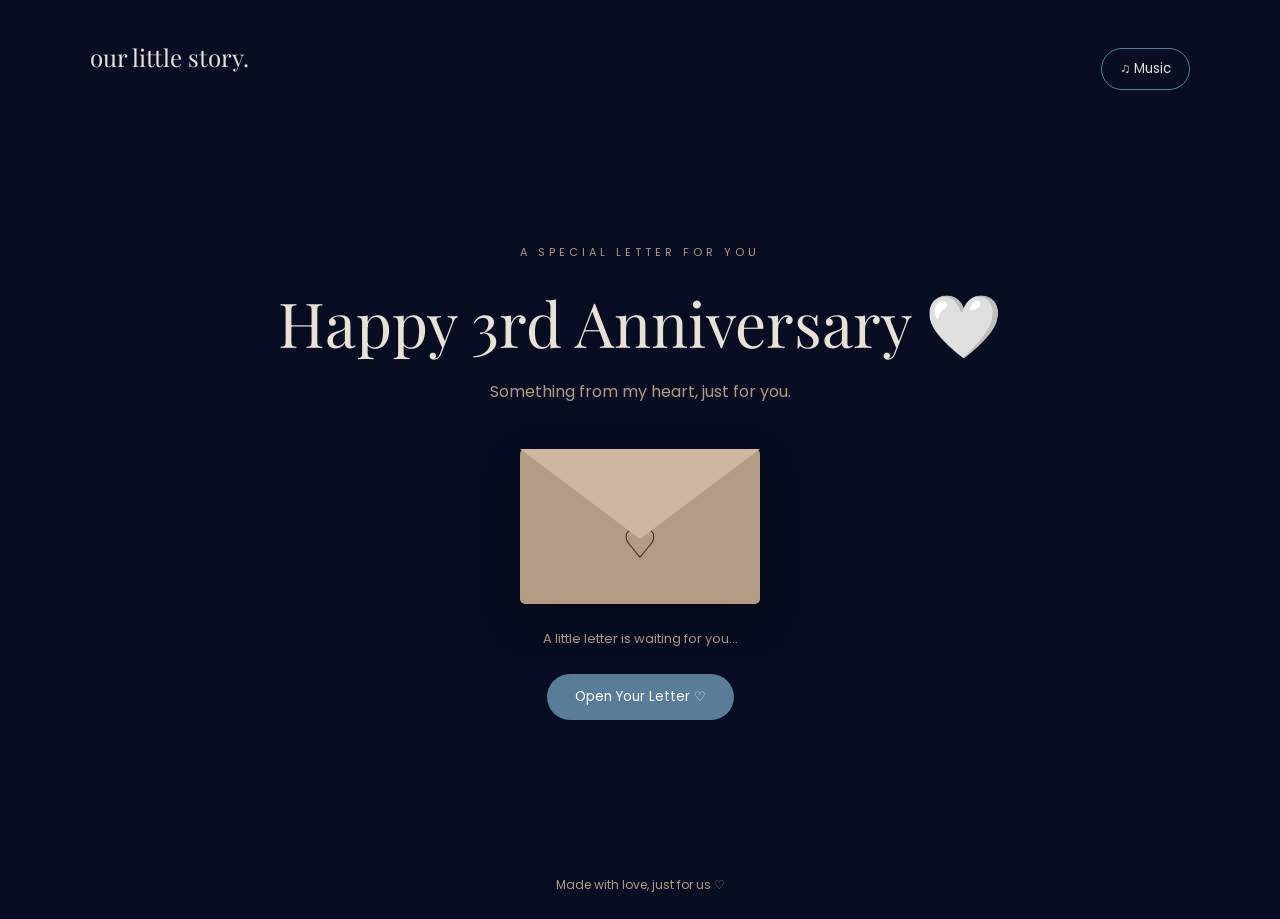
==== story.html @ cacdf9ae "Add files via upload" ====
<!DOCTYPE html>
<html lang="id">
<head>
<meta charset="UTF-8">
<meta name="viewport" content="width=device-width, initial-scale=1.0">
<title>Our Little Story 🤍</title>

<link href="https://fonts.googleapis.com/css2?family=Playfair+Display:wght@400;500;600&family=Poppins:wght@300;400;500&display=swap" rel="stylesheet">

<style>
* {
    margin: 0;
    padding: 0;
    box-sizing: border-box;
}

body {
    background: #080D24;
    color: #E8E1D8;
    font-family: 'Poppins', sans-serif;
    min-height: 100vh;
}

header {
    padding: 23px 7%;
    display: flex;
    justify-content: space-between;
    align-items: center;
}

.logo {
    font-family: 'Playfair Display', serif;
    font-size: 24px;
}

.music-btn {
    background: transparent;
    color: #E8E1D8;
    border: 1px solid #587D99;
    border-radius: 30px;
    padding: 10px 18px;
    cursor: pointer;
}

.page {
    display: none;
    min-height: 82vh;
    padding: 45px 20px;
    justify-content: center;
    align-items: center;
    text-align: center;
    animation: fade 0.7s ease;
}

.page.active {
    display: flex;
}

@keyframes fade {
    from {opacity: 0; transform: translateY(15px);}
    to {opacity: 1; transform: translateY(0);}
}

.subtitle {
    color: #B49A82;
    letter-spacing: 4px;
    font-size: 11px;
    margin-bottom: 20px;
}

h1, h2 {
    font-family: 'Playfair Display', serif;
    font-weight: normal;
}

h1 {
    font-size: clamp(36px, 7vw, 62px);
}

h2 {
    font-size: clamp(27px, 5vw, 40px);
}

button {
    background: #587D99;
    color: white;
    border: none;
    border-radius: 30px;
    padding: 13px 28px;
    cursor: pointer;
    font-family: inherit;
    margin-top: 25px;
    transition: 0.3s;
}

button:hover {
    background: #B49A82;
    transform: translateY(-3px);
}

/* AMPLOP */

.envelope {
    width: 240px;
    height: 155px;
    background: #B49A82;
    margin: 45px auto 25px;
    position: relative;
    border-radius: 5px;
    box-shadow: 0 15px 40px #0005;
}

.envelope:before {
    content: "";
    position: absolute;
    top: 0;
    left: 0;
    border-left: 120px solid transparent;
    border-right: 120px solid transparent;
    border-top: 90px solid #D0B69E;
    transform-origin: top;
    transition: 0.8s;
    z-index: 2;
}

.envelope.open:before {
    transform: rotateX(180deg);
}

.envelope:after {
    content: "♡";
    color: #352820;
    font-size: 40px;
    position: absolute;
    top: 65px;
    left: 50%;
    transform: translateX(-50%);
}

/* SURAT */

.paper {
    width: min(700px, 95%);
    background: #E8E1D8;
    color: #352820;
    padding: clamp(25px, 6vw, 55px);
    text-align: left;
    border-radius: 5px;
    line-height: 2;
    box-shadow: 0 20px 60px #0005;
}

.paper h2 {
    text-align: center;
    margin-bottom: 25px;
}

#letterText {
    white-space: pre-line;
    font-size: 14px;
}

.signature {
    text-align: right;
    margin-top: 25px;
    font-family: 'Playfair Display', serif;
    font-size: 20px;
}

/* POLAROID */

#page3 {
    position: relative;
    overflow: hidden;
    background: radial-gradient(circle at center, #202943, #080D24 75%);
}

.photo-area {
    width: min(650px, 95%);
    position: relative;
    z-index: 2;
}

.photo-area h2 {
    margin-bottom: 10px;
}

.polaroid {
    width: min(330px, 85%);
    margin: 35px auto 25px;
    padding: 13px 13px 55px;
    background: #E8E1D8;
    border-radius: 4px;
    box-shadow: 0 18px 50px rgba(0,0,0,0.4);
    transform: rotate(-3deg);
    transition: transform 0.5s, opacity 0.5s;
    animation: polaroidEnter 0.8s ease;
}

.polaroid img {
    display: block;
    width: 100%;
    height: 330px;
    object-fit: cover;
    background: #D5C9BA;
}

.polaroid-caption {
    color: #352820;
    font-family: 'Playfair Display', serif;
    font-size: 19px;
    margin-top: 17px;
    text-align: center;
}

.polaroid.changing {
    opacity: 0;
    transform: translateX(50px) rotate(8deg);
}

@keyframes polaroidEnter {
    from {
        opacity: 0;
        transform: translateY(45px) rotate(8deg) scale(0.9);
    }
    to {
        opacity: 1;
        transform: translateY(0) rotate(-3deg) scale(1);
    }
}

.photo-count {
    color: #B49A82;
    font-size: 12px;
    margin-top: 10px;
}

.photo-controls {
    display: flex;
    justify-content: center;
    gap: 10px;
    flex-wrap: wrap;
}

.floating-decoration {
    position: absolute;
    color: #B49A82;
    opacity: 0.4;
    pointer-events: none;
    animation: floatAround 5s ease-in-out infinite;
}

.heart-one {
    top: 18%;
    left: 12%;
    font-size: 35px;
}

.heart-two {
    bottom: 18%;
    right: 12%;
    font-size: 28px;
    animation-delay: 1s;
}

.star-one {
    top: 30%;
    right: 17%;
    font-size: 23px;
    animation-delay: 2s;
}

.star-two {
    bottom: 25%;
    left: 17%;
    font-size: 20px;
    animation-delay: 0.5s;
}

@keyframes floatAround {
    0%, 100% {
        transform: translateY(0) rotate(0);
    }
    50% {
        transform: translateY(-20px) rotate(12deg);
    }
}

/* PENUTUP */

.end-heart {
    font-size: 65px;
    color: #B49A82;
    margin: 20px;
}

footer {
    text-align: center;
    padding: 25px;
    font-size: 12px;
    color: #B49A82;
}

@media(max-width: 600px) {
    header {
        padding: 20px 5%;
    }

    .logo {
        font-size: 20px;
    }

    .envelope {
        width: 210px;
        height: 140px;
    }

    .envelope:before {
        border-left-width: 105px;
        border-right-width: 105px;
        border-top-width: 80px;
    }

    .envelope:after {
        top: 55px;
    }

    .polaroid {
        width: min(290px, 85%);
    }

    .polaroid img {
        height: 290px;
    }

    .heart-one {left: 4%;}
    .heart-two {right: 4%;}
    .star-one {right: 5%;}
    .star-two {left: 5%;}

    #letterText {
        font-size: 13px;
    }
}
</style>
</head>

<body>

<header>
    <div class="logo">our little story.</div>
    <button class="music-btn" id="musicButton">♫ Music</button>
</header>

<!-- HALAMAN 1: AMPLOP -->

<section class="page active" id="page1">
    <div>
        <p class="subtitle">A SPECIAL LETTER FOR YOU</p>
        <h1>Happy 3rd Anniversary 🤍</h1>

        <p style="margin-top:15px;color:#B49A82;">
            Something from my heart, just for you.
        </p>

        <div class="envelope" id="envelope"></div>

        <p style="color:#B49A82;font-size:13px;">
            A little letter is waiting for you...
        </p>

        <button onclick="openEnvelope()">Open Your Letter ♡</button>
    </div>
</section>

<!-- HALAMAN 2: SURAT -->

<section class="page" id="page2">
    <div class="paper">
        <h2>Happy Anniversary, Sayangku 🤍</h2>

        <div id="letterText"></div>

        <div class="signature" id="signature" style="display:none;">
            With love,<br>Lisa ♡
        </div>

        <div style="text-align:center;">
            <button id="letterNext" onclick="showPage(3)" style="display:none;">
                Next: Our Memories →
            </button>
        </div>
    </div>
</section>

<!-- HALAMAN 3: POLAROID -->

<section class="page" id="page3">

    <span class="floating-decoration heart-one">♡</span>
    <span class="floating-decoration heart-two">♡</span>
    <span class="floating-decoration star-one">✦</span>
    <span class="floating-decoration star-two">✧</span>

    <div class="photo-area">

        <p class="subtitle">A COLLECTION OF US</p>
        <h2>Our Little Memories</h2>

        <div class="polaroid" id="polaroid">
            <img id="memoryPhoto" src="images/foto1.jpeg" alt="Our memory">

            <p class="polaroid-caption" id="polaroidCaption">
                Our First Memory ♡
            </p>
        </div>

        <p class="photo-count" id="photoCount">1 / 6</p>

        <div class="photo-controls">
            <button onclick="previousPhoto()" id="previousBtn" style="display:none;">
                ← Back
            </button>

            <button onclick="nextPhoto()" id="nextPhotoBtn">
                Next Memory →
            </button>
        </div>

    </div>
</section>

<!-- HALAMAN 4: PENUTUP -->

<section class="page" id="page4">
    <div>
        <p class="subtitle">AND OUR STORY CONTINUES</p>

        <div class="end-heart">♡</div>

        <h1>To More Years With You</h1>

        <p style="margin-top:25px;line-height:2;color:#B49A82;">
            Three years down, forever to go.<br>
            Thank you for being part of my story.
        </p>

        <h2 style="margin-top:35px;">I LOVE YOU MORE, BABY 🤍</h2>

        <button onclick="showPage(1)">Read Again ♡</button>
    </div>
</section>

<footer>Made with love, just for us ♡</footer>

<audio id="backgroundMusic" loop>
    <source src="music/song.mp3" type="audio/mpeg">
</audio>

<script>

/* NAVIGASI HALAMAN */

function showPage(number) {
    document.querySelectorAll(".page").forEach(page => {
        page.classList.remove("active");
    });

    document.getElementById("page" + number).classList.add("active");
    window.scrollTo(0, 0);
}

/* SURAT ANNIVERSARY */

const message = `HAII SAYANGKUUUUU!

HAPPY ANNIVERSARY KE 3 TAHUNNN YAAA 🤍

semogaa untukk kedepannnyaa kita bisaa teruss sama sama sampaiii sesuaii keinginan kitaa yaa yaituu sampai menua...

meskipun perjalanan kita banyak bangettt rintangann nya, masalahnya, tapii kita tetep selaluuu pilih untukk kembalii bersama sama lagii..

terimakasihh yaa sayangkuu bocilnaa Lisaaa yang selaluu mengusahakan apapunn untukk Lisa, padahall kann Lisa ribet yaa tapii sayanggg tetepp mau bertahannn..

lisaa mauu ngucapin banyak banyakkk banyakkkkkk terimakasihh untukk sayanggg yang selaluu ada disampingg akuu, dampinginn aku, ngingetinn aku.. terimakasihhh banyakk yaaa sayangkuuu

tapii Lisa jugaa mauu minta maaf yaa, Lisa kadangg nyebelinn, suka tibaa tiba cuekk, ubah ubah mood, mestii itu bikinn sayangkuu bingungg dan frustasi yaa... Lisa minta maaff yaaa sayanggg

lisaa mauu ngucapinn kalo Lisa sayangg bangettt bangetttt bangettttt samaa bocillll, tetepp jadii bocilnaa Lisa yaa jangan pernahh berubahh, Lisa selalu takutt kalo bocil tiba tiba berubahh..

I LOVE U MORE BABYY 🤍`;

let typingStarted = false;

function openEnvelope() {
    document.getElementById("envelope").classList.add("open");

    setTimeout(() => {
        showPage(2);

        if (!typingStarted) {
            typingStarted = true;
            let index = 0;

            function type() {
                const target = document.getElementById("letterText");

                if (index < message.length) {
                    target.textContent += message.charAt(index);
                    index++;
                    setTimeout(type, 25);
                } else {
                    document.getElementById("signature").style.display = "block";
                    document.getElementById("letterNext").style.display = "inline-block";
                }
            }

            type();
        }
    }, 650);
}

/* POLAROID PHOTO ALBUM */

const photos = [
    {src:"images/foto1.jpeg", caption:"Our First Memory ♡"},
    {src:"images/foto2.jpeg", caption:"A Special Day ♡"},
    {src:"images/foto3.jpeg", caption:"Little Moments ♡"},
    {src:"images/foto4.jpeg", caption:"With You ♡"},
    {src:"images/foto5.jpeg", caption:"My Favorite Person ♡"},
    {src:"images/foto6.jpeg", caption:"Forever Memories ♡"}
];

let photoIndex = 0;

function updatePhoto() {
    const card = document.getElementById("polaroid");
    const photo = document.getElementById("memoryPhoto");

    card.classList.add("changing");

    setTimeout(() => {
        photo.src = photos[photoIndex].src;

        document.getElementById("polaroidCaption").textContent =
            photos[photoIndex].caption;

        document.getElementById("photoCount").textContent =
            (photoIndex + 1) + " / " + photos.length;

        document.getElementById("previousBtn").style.display =
            photoIndex === 0 ? "none" : "inline-block";

        document.getElementById("nextPhotoBtn").textContent =
            photoIndex === photos.length - 1
                ? "Finish ♡"
                : "Next Memory →";

        card.classList.remove("changing");

        card.style.animation = "none";
        void card.offsetWidth;
        card.style.animation = "polaroidEnter 0.8s ease";

    }, 350);
}

function nextPhoto() {
    if (photoIndex < photos.length - 1) {
        photoIndex++;
        updatePhoto();
    } else {
        showPage(4);
    }
}

function previousPhoto() {
    if (photoIndex > 0) {
        photoIndex--;
        updatePhoto();
    }
}

/* MUSIK */

const music = document.getElementById("backgroundMusic");
const musicButton = document.getElementById("musicButton");

musicButton.addEventListener("click", async () => {
    if (music.paused) {
        try {
            await music.play();
            musicButton.textContent = "♫ Music On";
        } catch (error) {
            musicButton.textContent = "Music unavailable";
        }
    } else {
        music.pause();
        musicButton.textContent = "♫ Music";
    }
});

</script>

</body>
</html>
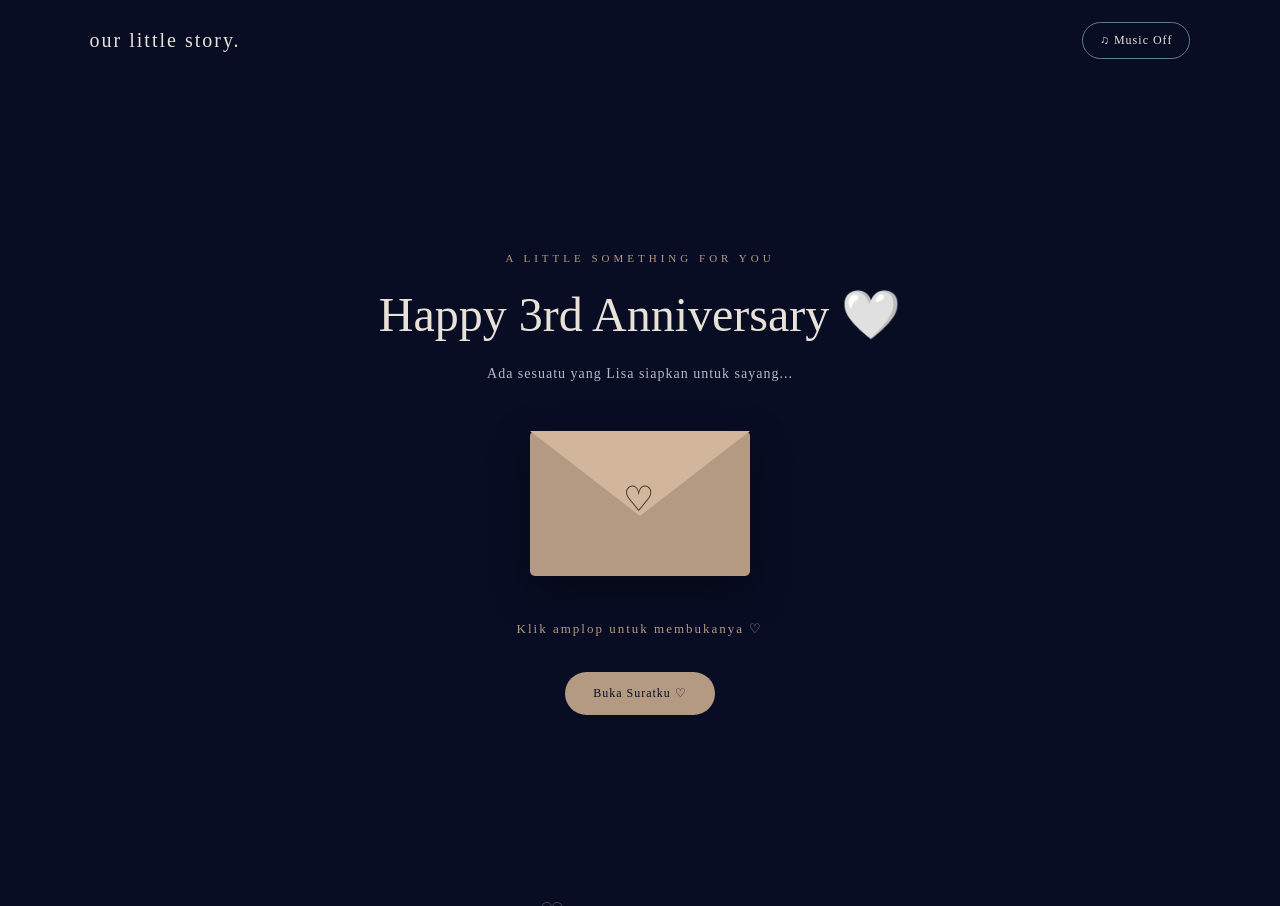
==== commit c8c66506: "Update story.html" ====
--- a/story.html
+++ b/story.html
@@ -4,9 +4,7 @@
 <head>
 <meta charset="UTF-8">
 <meta name="viewport" content="width=device-width, initial-scale=1.0">
-<title>Our Little Story 🤍</title>
-
-<link href="https://fonts.googleapis.com/css2?family=Playfair+Display:wght@400;500;600&family=Poppins:wght@300;400;500&display=swap" rel="stylesheet">
+<title>Cerita Kita 🤍</title>
 
 <style>
 * {
@@ -18,329 +16,329 @@
 body {
     background: #080D24;
     color: #E8E1D8;
-    font-family: 'Poppins', sans-serif;
+    font-family: Georgia, serif;
     min-height: 100vh;
+    overflow-x: hidden;
+}
+
+button {
+    cursor: pointer;
+    font-family: inherit;
 }
 
 header {
-    padding: 23px 7%;
+    width: 100%;
+    padding: 22px 7%;
     display: flex;
     justify-content: space-between;
     align-items: center;
+    position: relative;
+    z-index: 10;
 }
 
 .logo {
-    font-family: 'Playfair Display', serif;
-    font-size: 24px;
+    color: #E8E1D8;
+    font-size: 20px;
+    letter-spacing: 2px;
 }
 
 .music-btn {
     background: transparent;
+    border: 1px solid #587D99;
     color: #E8E1D8;
-    border: 1px solid #587D99;
+    padding: 10px 17px;
     border-radius: 30px;
-    padding: 10px 18px;
-    cursor: pointer;
+    font-size: 12px;
+    letter-spacing: 1px;
 }
 
 .page {
     display: none;
-    min-height: 82vh;
-    padding: 45px 20px;
+    min-height: calc(100vh - 75px);
+    padding: 45px 20px 65px;
+    text-align: center;
+    align-items: center;
     justify-content: center;
-    align-items: center;
-    text-align: center;
-    animation: fade 0.7s ease;
+    flex-direction: column;
+    position: relative;
 }
 
 .page.active {
     display: flex;
-}
-
-@keyframes fade {
-    from {opacity: 0; transform: translateY(15px);}
-    to {opacity: 1; transform: translateY(0);}
-}
-
-.subtitle {
+    animation: fadeIn 1s ease;
+}
+
+@keyframes fadeIn {
+    from {
+        opacity: 0;
+        transform: translateY(15px);
+    }
+    to {
+        opacity: 1;
+        transform: translateY(0);
+    }
+}
+
+.small-text {
     color: #B49A82;
     letter-spacing: 4px;
+    text-transform: uppercase;
     font-size: 11px;
     margin-bottom: 20px;
 }
 
-h1, h2 {
-    font-family: 'Playfair Display', serif;
+h1 {
     font-weight: normal;
-}
-
-h1 {
-    font-size: clamp(36px, 7vw, 62px);
-}
-
-h2 {
-    font-size: clamp(27px, 5vw, 40px);
-}
-
-button {
-    background: #587D99;
-    color: white;
+    font-size: clamp(30px, 5vw, 48px);
+    line-height: 1.3;
+}
+
+.description {
+    color: #B8B8C5;
+    font-size: 14px;
+    letter-spacing: 1px;
+    margin-top: 15px;
+    line-height: 1.8;
+}
+
+.next-btn {
+    margin-top: 35px;
+    padding: 14px 28px;
+    background: #B49A82;
+    color: #080D24;
     border: none;
     border-radius: 30px;
-    padding: 13px 28px;
+    font-size: 12px;
+    letter-spacing: 1px;
+    transition: .3s;
+}
+
+.next-btn:hover {
+    background: #E8E1D8;
+    transform: translateY(-3px);
+}
+
+/* AMPLOP */
+
+.envelope {
+    width: 220px;
+    height: 145px;
+    background: #B49A82;
+    position: relative;
+    margin: 45px auto 30px;
+    border-radius: 5px;
     cursor: pointer;
-    font-family: inherit;
-    margin-top: 25px;
-    transition: 0.3s;
-}
-
-button:hover {
-    background: #B49A82;
-    transform: translateY(-3px);
-}
-
-/* AMPLOP */
-
-.envelope {
-    width: 240px;
-    height: 155px;
-    background: #B49A82;
-    margin: 45px auto 25px;
-    position: relative;
-    border-radius: 5px;
-    box-shadow: 0 15px 40px #0005;
-}
-
-.envelope:before {
+    box-shadow: 0 15px 40px #0006;
+    transition: .5s;
+}
+
+.envelope::before {
     content: "";
     position: absolute;
     top: 0;
     left: 0;
-    border-left: 120px solid transparent;
-    border-right: 120px solid transparent;
-    border-top: 90px solid #D0B69E;
+    border-left: 110px solid transparent;
+    border-right: 110px solid transparent;
+    border-top: 85px solid #D1B69C;
     transform-origin: top;
-    transition: 0.8s;
-    z-index: 2;
-}
-
-.envelope.open:before {
+    transition: .6s;
+    z-index: 3;
+}
+
+.envelope::after {
+    content: "♡";
+    position: absolute;
+    color: #352820;
+    font-size: 35px;
+    top: 48px;
+    left: 93px;
+    z-index: 4;
+}
+
+.envelope.open::before {
     transform: rotateX(180deg);
 }
 
-.envelope:after {
-    content: "♡";
-    color: #352820;
-    font-size: 40px;
-    position: absolute;
-    top: 65px;
-    left: 50%;
-    transform: translateX(-50%);
+.envelope-hint {
+    color: #B49A82;
+    font-size: 13px;
+    letter-spacing: 2px;
+    margin-top: 15px;
 }
 
 /* SURAT */
 
-.paper {
-    width: min(700px, 95%);
+.letter-paper {
+    width: min(650px, 92%);
     background: #E8E1D8;
     color: #352820;
-    padding: clamp(25px, 6vw, 55px);
+    padding: 45px 38px;
+    border-radius: 4px;
+    box-shadow: 0 15px 45px #0005;
     text-align: left;
-    border-radius: 5px;
     line-height: 2;
-    box-shadow: 0 20px 60px #0005;
-}
-
-.paper h2 {
-    text-align: center;
-    margin-bottom: 25px;
-}
-
-#letterText {
+    font-size: 15px;
     white-space: pre-line;
-    font-size: 14px;
-}
-
-.signature {
-    text-align: right;
-    margin-top: 25px;
-    font-family: 'Playfair Display', serif;
-    font-size: 20px;
+    min-height: 300px;
+}
+
+.letter-greeting {
+    font-size: 21px;
+    font-weight: bold;
+    margin-bottom: 20px;
+    color: #674E40;
 }
 
 /* POLAROID */
 
-#page3 {
-    position: relative;
-    overflow: hidden;
-    background: radial-gradient(circle at center, #202943, #080D24 75%);
-}
-
-.photo-area {
-    width: min(650px, 95%);
-    position: relative;
-    z-index: 2;
-}
-
-.photo-area h2 {
-    margin-bottom: 10px;
-}
-
 .polaroid {
-    width: min(330px, 85%);
-    margin: 35px auto 25px;
-    padding: 13px 13px 55px;
-    background: #E8E1D8;
-    border-radius: 4px;
-    box-shadow: 0 18px 50px rgba(0,0,0,0.4);
+    background: #F5F0E9;
+    width: min(310px, 85vw);
+    padding: 13px 13px 22px;
+    margin: 35px auto 10px;
+    box-shadow: 0 15px 40px #0007;
     transform: rotate(-3deg);
-    transition: transform 0.5s, opacity 0.5s;
-    animation: polaroidEnter 0.8s ease;
+    transition: .5s;
+    animation: polaroidAppear .8s ease;
+}
+
+@keyframes polaroidAppear {
+    from {
+        opacity: 0;
+        transform: translateY(25px) rotate(5deg);
+    }
+    to {
+        opacity: 1;
+        transform: translateY(0) rotate(-3deg);
+    }
 }
 
 .polaroid img {
-    display: block;
     width: 100%;
     height: 330px;
     object-fit: cover;
-    background: #D5C9BA;
+    display: block;
+    background: #D8D0C8;
 }
 
 .polaroid-caption {
-    color: #352820;
-    font-family: 'Playfair Display', serif;
-    font-size: 19px;
+    color: #674E40;
+    font-family: cursive;
+    font-size: 18px;
     margin-top: 17px;
-    text-align: center;
-}
-
-.polaroid.changing {
-    opacity: 0;
-    transform: translateX(50px) rotate(8deg);
-}
-
-@keyframes polaroidEnter {
-    from {
-        opacity: 0;
-        transform: translateY(45px) rotate(8deg) scale(0.9);
-    }
-    to {
-        opacity: 1;
-        transform: translateY(0) rotate(-3deg) scale(1);
-    }
+}
+
+.photo-controls {
+    display: flex;
+    justify-content: center;
+    gap: 15px;
+    flex-wrap: wrap;
+    margin-top: 20px;
+}
+
+.photo-controls button {
+    background: transparent;
+    border: 1px solid #B49A82;
+    color: #E8E1D8;
+    padding: 11px 20px;
+    border-radius: 25px;
+    font-size: 12px;
 }
 
 .photo-count {
     color: #B49A82;
     font-size: 12px;
-    margin-top: 10px;
-}
-
-.photo-controls {
-    display: flex;
-    justify-content: center;
-    gap: 10px;
-    flex-wrap: wrap;
-}
-
-.floating-decoration {
-    position: absolute;
+    margin-top: 15px;
+    letter-spacing: 2px;
+}
+
+/* HALAMAN PENUTUP */
+
+.ending-content {
+    max-width: 700px;
+    margin: auto;
+    padding: 35px 20px;
+}
+
+.ending-stars {
     color: #B49A82;
-    opacity: 0.4;
+    font-size: 23px;
+    margin: 25px 0;
+    animation: starGlow 2s infinite alternate;
+}
+
+@keyframes starGlow {
+    from { opacity: .4; }
+    to { opacity: 1; }
+}
+
+.ending-title {
+    font-family: Georgia, serif;
+    font-size: clamp(30px, 5vw, 46px);
+    line-height: 1.4;
+    font-weight: normal;
+    color: #E8E1D8;
+}
+
+.ending-divider {
+    width: 65px;
+    height: 1px;
+    background: #B49A82;
+    margin: 30px auto;
+}
+
+.ending-letter {
+    font-size: 16px;
+    line-height: 2.2;
+    color: #E8E1D8;
+}
+
+.ending-signature {
+    color: #B49A82;
+    font-style: italic;
+    margin-top: 30px;
+}
+
+/* HATI MELAYANG */
+
+.floating {
+    position: fixed;
+    bottom: -30px;
+    color: #B49A82;
+    opacity: .5;
     pointer-events: none;
-    animation: floatAround 5s ease-in-out infinite;
-}
-
-.heart-one {
-    top: 18%;
-    left: 12%;
-    font-size: 35px;
-}
-
-.heart-two {
-    bottom: 18%;
-    right: 12%;
-    font-size: 28px;
-    animation-delay: 1s;
-}
-
-.star-one {
-    top: 30%;
-    right: 17%;
-    font-size: 23px;
-    animation-delay: 2s;
-}
-
-.star-two {
-    bottom: 25%;
-    left: 17%;
-    font-size: 20px;
-    animation-delay: 0.5s;
-}
-
-@keyframes floatAround {
-    0%, 100% {
+    animation: floatUp 9s linear infinite;
+    z-index: 0;
+}
+
+@keyframes floatUp {
+    0% {
         transform: translateY(0) rotate(0);
-    }
-    50% {
-        transform: translateY(-20px) rotate(12deg);
-    }
-}
-
-/* PENUTUP */
-
-.end-heart {
-    font-size: 65px;
-    color: #B49A82;
-    margin: 20px;
-}
-
-footer {
-    text-align: center;
-    padding: 25px;
-    font-size: 12px;
-    color: #B49A82;
+        opacity: 0;
+    }
+    20% { opacity: .5; }
+    100% {
+        transform: translateY(-110vh) rotate(180deg);
+        opacity: 0;
+    }
 }
 
 @media(max-width: 600px) {
     header {
-        padding: 20px 5%;
+        padding: 18px 5%;
     }
 
     .logo {
-        font-size: 20px;
-    }
-
-    .envelope {
-        width: 210px;
-        height: 140px;
-    }
-
-    .envelope:before {
-        border-left-width: 105px;
-        border-right-width: 105px;
-        border-top-width: 80px;
-    }
-
-    .envelope:after {
-        top: 55px;
-    }
-
-    .polaroid {
-        width: min(290px, 85%);
+        font-size: 16px;
+    }
+
+    .letter-paper {
+        padding: 30px 23px;
+        font-size: 14px;
     }
 
     .polaroid img {
-        height: 290px;
-    }
-
-    .heart-one {left: 4%;}
-    .heart-two {right: 4%;}
-    .star-one {right: 5%;}
-    .star-two {left: 5%;}
-
-    #letterText {
-        font-size: 13px;
+        height: 300px;
     }
 }
 </style>
@@ -350,256 +348,327 @@
 
 <header>
     <div class="logo">our little story.</div>
-    <button class="music-btn" id="musicButton">♫ Music</button>
+
+    <button class="music-btn" onclick="toggleMusic()" id="musicButton">
+        ♫ Music Off
+    </button>
 </header>
-
-<!-- HALAMAN 1: AMPLOP -->
-
-<section class="page active" id="page1">
-    <div>
-        <p class="subtitle">A SPECIAL LETTER FOR YOU</p>
-        <h1>Happy 3rd Anniversary 🤍</h1>
-
-        <p style="margin-top:15px;color:#B49A82;">
-            Something from my heart, just for you.
-        </p>
-
-        <div class="envelope" id="envelope"></div>
-
-        <p style="color:#B49A82;font-size:13px;">
-            A little letter is waiting for you...
-        </p>
-
-        <button onclick="openEnvelope()">Open Your Letter ♡</button>
-    </div>
-</section>
-
-<!-- HALAMAN 2: SURAT -->
-
-<section class="page" id="page2">
-    <div class="paper">
-        <h2>Happy Anniversary, Sayangku 🤍</h2>
-
-        <div id="letterText"></div>
-
-        <div class="signature" id="signature" style="display:none;">
-            With love,<br>Lisa ♡
-        </div>
-
-        <div style="text-align:center;">
-            <button id="letterNext" onclick="showPage(3)" style="display:none;">
-                Next: Our Memories →
-            </button>
-        </div>
-    </div>
-</section>
-
-<!-- HALAMAN 3: POLAROID -->
-
-<section class="page" id="page3">
-
-    <span class="floating-decoration heart-one">♡</span>
-    <span class="floating-decoration heart-two">♡</span>
-    <span class="floating-decoration star-one">✦</span>
-    <span class="floating-decoration star-two">✧</span>
-
-    <div class="photo-area">
-
-        <p class="subtitle">A COLLECTION OF US</p>
-        <h2>Our Little Memories</h2>
-
-        <div class="polaroid" id="polaroid">
-            <img id="memoryPhoto" src="images/foto1.jpeg" alt="Our memory">
-
-            <p class="polaroid-caption" id="polaroidCaption">
-                Our First Memory ♡
-            </p>
-        </div>
-
-        <p class="photo-count" id="photoCount">1 / 6</p>
-
-        <div class="photo-controls">
-            <button onclick="previousPhoto()" id="previousBtn" style="display:none;">
-                ← Back
-            </button>
-
-            <button onclick="nextPhoto()" id="nextPhotoBtn">
-                Next Memory →
-            </button>
-        </div>
-
-    </div>
-</section>
-
-<!-- HALAMAN 4: PENUTUP -->
-
-<section class="page" id="page4">
-    <div>
-        <p class="subtitle">AND OUR STORY CONTINUES</p>
-
-        <div class="end-heart">♡</div>
-
-        <h1>To More Years With You</h1>
-
-        <p style="margin-top:25px;line-height:2;color:#B49A82;">
-            Three years down, forever to go.<br>
-            Thank you for being part of my story.
-        </p>
-
-        <h2 style="margin-top:35px;">I LOVE YOU MORE, BABY 🤍</h2>
-
-        <button onclick="showPage(1)">Read Again ♡</button>
-    </div>
-</section>
-
-<footer>Made with love, just for us ♡</footer>
 
 <audio id="backgroundMusic" loop>
     <source src="music/song.mp3" type="audio/mpeg">
 </audio>
 
+<!-- HALAMAN 1: AMPLOP -->
+
+<section class="page active" id="page1">
+
+    <p class="small-text">A little something for you</p>
+
+    <h1>Happy 3rd Anniversary 🤍</h1>
+
+    <p class="description">
+        Ada sesuatu yang Lisa siapkan untuk sayang...
+    </p>
+
+    <div class="envelope" id="envelope" onclick="openEnvelope()"></div>
+
+    <p class="envelope-hint" id="envelopeHint">
+        Klik amplop untuk membukanya ♡
+    </p>
+
+    <button class="next-btn" onclick="showPage(2)">
+        Buka Suratku ♡
+    </button>
+
+</section>
+
+<!-- HALAMAN 2: SURAT -->
+
+<section class="page" id="page2">
+
+    <p class="small-text">A letter from Lisa</p>
+
+    <h1>Untuk Sayangkuu 🤍</h1>
+
+    <br>
+
+    <div class="letter-paper">
+        <div class="letter-greeting">HAII SAYANGKUUUUU</div>
+        <div id="letterText"></div>
+    </div>
+
+    <button class="next-btn" onclick="showPage(3)">
+        Lihat Kenangan Kita ♡
+    </button>
+
+</section>
+
+<!-- HALAMAN 3: FOTO -->
+
+<section class="page" id="page3">
+
+    <p class="small-text">Our little memories</p>
+
+    <h1>Potongan Cerita Kita ♡</h1>
+
+    <p class="description">
+        Beberapa kenangan kecil yang selalu Lisa simpan.
+    </p>
+
+    <div class="polaroid" id="polaroid">
+        <img src="images/foto1.jpeg" id="photo" alt="Kenangan kita">
+        <div class="polaroid-caption" id="photoCaption">
+            our little memory ♡
+        </div>
+    </div>
+
+    <div class="photo-count" id="photoCount">01 / 06</div>
+
+    <div class="photo-controls">
+        <button onclick="previousPhoto()">← Sebelumnya</button>
+        <button onclick="nextPhoto()">Selanjutnya →</button>
+    </div>
+
+    <button class="next-btn" onclick="showPage(4)">
+        Lanjut ke Akhir ♡
+    </button>
+
+</section>
+
+<!-- HALAMAN 4: PENUTUP BAHASA INDONESIA -->
+
+<section class="page" id="page4">
+
+    <div class="ending-content">
+
+        <div class="ending-stars">✦　⋆　✧　⋆　✦</div>
+
+        <p class="small-text">Dan cerita kita terus berlanjut...</p>
+
+        <h1 class="ending-title">
+            Cerita Kita Belum Selesai di Sini Ya Sayangggg 🤍
+        </h1>
+
+        <div class="ending-divider"></div>
+
+        <p class="ending-letter">
+            Terima kasihh yaa sudah menjadi bagiann terindahh dalamm
+            perjalanannnn di hidup Lisa. Masih banyak ceritaa, tawaa,
+            dan kenangan yangg penginn Lisa buat sama sayanggg.
+            Semogaa kita selaluu punya alasan untuk memilih satu sama lain,
+            hari ini, besok, dan seterusnya.
+        </p>
+
+        <p class="ending-signature">
+            Dengan penuh cinta, Lisa 🤍
+        </p>
+
+        <div class="ending-stars">⋆　✧　♡　✧　⋆</div>
+
+        <button class="next-btn" onclick="showPage(1)">
+            Baca Cerita Kita Lagi ♡
+        </button>
+
+    </div>
+
+</section>
+
 <script>
 
 /* NAVIGASI HALAMAN */
 
 function showPage(number) {
+
     document.querySelectorAll(".page").forEach(page => {
         page.classList.remove("active");
     });
 
     document.getElementById("page" + number).classList.add("active");
-    window.scrollTo(0, 0);
-}
-
-/* SURAT ANNIVERSARY */
-
-const message = `HAII SAYANGKUUUUU!
-
-HAPPY ANNIVERSARY KE 3 TAHUNNN YAAA 🤍
+
+    window.scrollTo({
+        top: 0,
+        behavior: "smooth"
+    });
+
+    if (number === 2) {
+        startTyping();
+    }
+}
+
+/* AMPLOP */
+
+let envelopeOpened = false;
+
+function openEnvelope() {
+
+    const envelope = document.getElementById("envelope");
+    const hint = document.getElementById("envelopeHint");
+
+    envelope.classList.toggle("open");
+
+    envelopeOpened = !envelopeOpened;
+
+    hint.textContent = envelopeOpened
+        ? "Surat kecil dari Lisa untuk sayang 🤍"
+        : "Klik amplop untuk membukanya ♡";
+}
+
+/* ANIMASI MENGETIK */
+
+const letter = `HAPPY ANNIVERSARY KE 3 TAHUNNN YAAA
 
 semogaa untukk kedepannnyaa kita bisaa teruss sama sama sampaiii sesuaii keinginan kitaa yaa yaituu sampai menua...
 
-meskipun perjalanan kita banyak bangettt rintangann nya, masalahnya, tapii kita tetep selaluuu pilih untukk kembalii bersama sama lagii..
-
-terimakasihh yaa sayangkuu bocilnaa Lisaaa yang selaluu mengusahakan apapunn untukk Lisa, padahall kann Lisa ribet yaa tapii sayanggg tetepp mau bertahannn..
+meskipun perjalanan kita banyak bangetttt rintangann nya, masalahnya, tapii kita tetep selaluuu pilih untukk kembalii bersama sama lagii..
+
+terimakasihh yaa sayangkuu bocilnaa lisaaa yang selaluu mengusahakan apapunn untukk lisaa, padahall kann lisa ribet yaa tapii sayanggg tetepp mau bertahannn..
 
 lisaa mauu ngucapin banyak banyakkk banyakkkkkk terimakasihh untukk sayanggg yang selaluu ada disampingg akuu, dampinginn aku, ngingetinn aku.. terimakasihhh banyakk yaaa sayangkuuu
 
-tapii Lisa jugaa mauu minta maaf yaa, Lisa kadangg nyebelinn, suka tibaa tiba cuekk, ubah ubah mood, mestii itu bikinn sayangkuu bingungg dan frustasi yaa... Lisa minta maaff yaaa sayanggg
-
-lisaa mauu ngucapinn kalo Lisa sayangg bangettt bangetttt bangettttt samaa bocillll, tetepp jadii bocilnaa Lisa yaa jangan pernahh berubahh, Lisa selalu takutt kalo bocil tiba tiba berubahh..
-
-I LOVE U MORE BABYY 🤍`;
+tapii lisa jugaa mau minta maaf yaa, lisa kadangg nyebelinn, suka tibaa" cuekk, ubah ubah mood, mestii itu bikinn sayangkuu bingungg dan frustasi yaa... lisa minta maaff yaaa sayanggg
+
+lisa mauu ngucapinn kalo lisa sayangg bangettt bangetttt bangettttt samaa bocillll, tetepp jadii bocilnaa lisa yaa jangan pernahh berubahh, lisa selalu takutt kalo bocil tiba tiba berubahh.. I LOVE U MORE BABYY🤍`;
 
 let typingStarted = false;
 
-function openEnvelope() {
-    document.getElementById("envelope").classList.add("open");
+function startTyping() {
+
+    if (typingStarted) return;
+
+    typingStarted = true;
+
+    const output = document.getElementById("letterText");
+    let index = 0;
+
+    function type() {
+
+        if (index < letter.length) {
+
+            output.textContent += letter.charAt(index);
+            index++;
+
+            setTimeout(type, 22);
+        }
+    }
+
+    type();
+}
+
+/* FOTO POLAROID */
+
+const photos = [
+    "images/foto1.jpeg",
+    "images/foto2.jpeg",
+    "images/foto3.jpeg",
+    "images/foto4.jpeg",
+    "images/foto5.jpeg",
+    "images/foto6.jpeg"
+];
+
+const captions = [
+    "our little memory ♡",
+    "one of my favorite days ♡",
+    "with my favorite person ♡",
+    "little moments, big memories ♡",
+    "my happiest place ♡",
+    "always you ♡"
+];
+
+let currentPhoto = 0;
+
+function updatePhoto() {
+
+    const photo = document.getElementById("photo");
+    const polaroid = document.getElementById("polaroid");
+
+    photo.src = photos[currentPhoto];
+
+    document.getElementById("photoCaption").textContent =
+        captions[currentPhoto];
+
+    document.getElementById("photoCount").textContent =
+        String(currentPhoto + 1).padStart(2, "0") +
+        " / " + String(photos.length).padStart(2, "0");
+
+    polaroid.style.animation = "none";
+
+    void polaroid.offsetWidth;
+
+    polaroid.style.animation = "polaroidAppear .8s ease";
+}
+
+function nextPhoto() {
+
+    currentPhoto = (currentPhoto + 1) % photos.length;
+
+    updatePhoto();
+}
+
+function previousPhoto() {
+
+    currentPhoto = (currentPhoto - 1 + photos.length) % photos.length;
+
+    updatePhoto();
+}
+
+/* MUSIK */
+
+let musicPlaying = false;
+
+function toggleMusic() {
+
+    const music = document.getElementById("backgroundMusic");
+    const button = document.getElementById("musicButton");
+
+    if (!musicPlaying) {
+
+        music.play().then(() => {
+
+            musicPlaying = true;
+            button.textContent = "♫ Music On";
+
+        }).catch(() => {
+
+            button.textContent = "♫ Coba Lagi";
+
+        });
+
+    } else {
+
+        music.pause();
+
+        musicPlaying = false;
+
+        button.textContent = "♫ Music Off";
+    }
+}
+
+/* HATI DAN BINTANG MELAYANG */
+
+function createFloating() {
+
+    const item = document.createElement("div");
+
+    item.className = "floating";
+
+    item.textContent = Math.random() > 0.5 ? "♡" : "✦";
+
+    item.style.left = Math.random() * 100 + "vw";
+
+    item.style.fontSize =
+        (14 + Math.random() * 16) + "px";
+
+    item.style.animationDuration =
+        (7 + Math.random() * 6) + "s";
+
+    document.body.appendChild(item);
 
     setTimeout(() => {
-        showPage(2);
-
-        if (!typingStarted) {
-            typingStarted = true;
-            let index = 0;
-
-            function type() {
-                const target = document.getElementById("letterText");
-
-                if (index < message.length) {
-                    target.textContent += message.charAt(index);
-                    index++;
-                    setTimeout(type, 25);
-                } else {
-                    document.getElementById("signature").style.display = "block";
-                    document.getElementById("letterNext").style.display = "inline-block";
-                }
-            }
-
-            type();
-        }
-    }, 650);
-}
-
-/* POLAROID PHOTO ALBUM */
-
-const photos = [
-    {src:"images/foto1.jpeg", caption:"Our First Memory ♡"},
-    {src:"images/foto2.jpeg", caption:"A Special Day ♡"},
-    {src:"images/foto3.jpeg", caption:"Little Moments ♡"},
-    {src:"images/foto4.jpeg", caption:"With You ♡"},
-    {src:"images/foto5.jpeg", caption:"My Favorite Person ♡"},
-    {src:"images/foto6.jpeg", caption:"Forever Memories ♡"}
-];
-
-let photoIndex = 0;
-
-function updatePhoto() {
-    const card = document.getElementById("polaroid");
-    const photo = document.getElementById("memoryPhoto");
-
-    card.classList.add("changing");
-
-    setTimeout(() => {
-        photo.src = photos[photoIndex].src;
-
-        document.getElementById("polaroidCaption").textContent =
-            photos[photoIndex].caption;
-
-        document.getElementById("photoCount").textContent =
-            (photoIndex + 1) + " / " + photos.length;
-
-        document.getElementById("previousBtn").style.display =
-            photoIndex === 0 ? "none" : "inline-block";
-
-        document.getElementById("nextPhotoBtn").textContent =
-            photoIndex === photos.length - 1
-                ? "Finish ♡"
-                : "Next Memory →";
-
-        card.classList.remove("changing");
-
-        card.style.animation = "none";
-        void card.offsetWidth;
-        card.style.animation = "polaroidEnter 0.8s ease";
-
-    }, 350);
-}
-
-function nextPhoto() {
-    if (photoIndex < photos.length - 1) {
-        photoIndex++;
-        updatePhoto();
-    } else {
-        showPage(4);
-    }
-}
-
-function previousPhoto() {
-    if (photoIndex > 0) {
-        photoIndex--;
-        updatePhoto();
-    }
-}
-
-/* MUSIK */
-
-const music = document.getElementById("backgroundMusic");
-const musicButton = document.getElementById("musicButton");
-
-musicButton.addEventListener("click", async () => {
-    if (music.paused) {
-        try {
-            await music.play();
-            musicButton.textContent = "♫ Music On";
-        } catch (error) {
-            musicButton.textContent = "Music unavailable";
-        }
-    } else {
-        music.pause();
-        musicButton.textContent = "♫ Music";
-    }
-});
+        item.remove();
+    }, 13000);
+}
+
+setInterval(createFloating, 1200);
 
 </script>
 
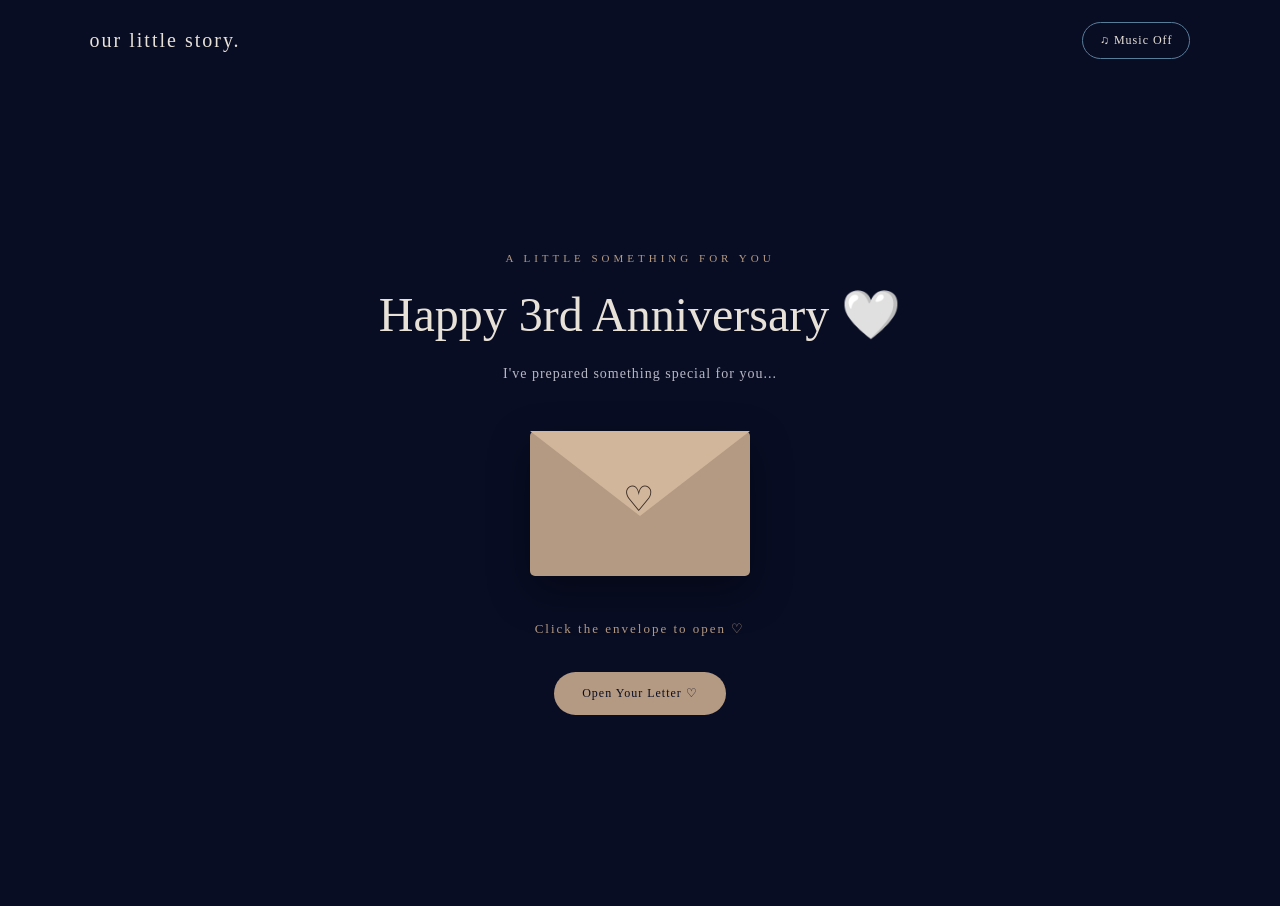
==== commit 8e698e7b: "Update story.html" ====
--- a/story.html
+++ b/story.html
@@ -1,10 +1,10 @@
 
 <!DOCTYPE html>
-<html lang="id">
+<html lang="en">
 <head>
 <meta charset="UTF-8">
 <meta name="viewport" content="width=device-width, initial-scale=1.0">
-<title>Cerita Kita 🤍</title>
+<title>Our Little Story 🤍</title>
 
 <style>
 * {
@@ -69,14 +69,8 @@
 }
 
 @keyframes fadeIn {
-    from {
-        opacity: 0;
-        transform: translateY(15px);
-    }
-    to {
-        opacity: 1;
-        transform: translateY(0);
-    }
+    from { opacity: 0; transform: translateY(15px); }
+    to { opacity: 1; transform: translateY(0); }
 }
 
 .small-text {
@@ -118,7 +112,7 @@
     transform: translateY(-3px);
 }
 
-/* AMPLOP */
+/* ENVELOPE */
 
 .envelope {
     width: 220px;
@@ -166,7 +160,7 @@
     margin-top: 15px;
 }
 
-/* SURAT */
+/* LETTER */
 
 .letter-paper {
     width: min(650px, 92%);
@@ -252,7 +246,7 @@
     letter-spacing: 2px;
 }
 
-/* HALAMAN PENUTUP */
+/* ENDING */
 
 .ending-content {
     max-width: 700px;
@@ -299,7 +293,7 @@
     margin-top: 30px;
 }
 
-/* HATI MELAYANG */
+/* FLOATING HEARTS */
 
 .floating {
     position: fixed;
@@ -348,7 +342,6 @@
 
 <header>
     <div class="logo">our little story.</div>
-
     <button class="music-btn" onclick="toggleMusic()" id="musicButton">
         ♫ Music Off
     </button>
@@ -358,7 +351,7 @@
     <source src="music/song.mp3" type="audio/mpeg">
 </audio>
 
-<!-- HALAMAN 1: AMPLOP -->
+<!-- PAGE 1: ENVELOPE -->
 
 <section class="page active" id="page1">
 
@@ -367,28 +360,28 @@
     <h1>Happy 3rd Anniversary 🤍</h1>
 
     <p class="description">
-        Ada sesuatu yang Lisa siapkan untuk sayang...
+        I've prepared something special for you...
     </p>
 
     <div class="envelope" id="envelope" onclick="openEnvelope()"></div>
 
     <p class="envelope-hint" id="envelopeHint">
-        Klik amplop untuk membukanya ♡
+        Click the envelope to open ♡
     </p>
 
     <button class="next-btn" onclick="showPage(2)">
-        Buka Suratku ♡
+        Open Your Letter ♡
     </button>
 
 </section>
 
-<!-- HALAMAN 2: SURAT -->
+<!-- PAGE 2: LETTER -->
 
 <section class="page" id="page2">
 
     <p class="small-text">A letter from Lisa</p>
 
-    <h1>Untuk Sayangkuu 🤍</h1>
+    <h1>To My Favorite Person 🤍</h1>
 
     <br>
 
@@ -398,25 +391,25 @@
     </div>
 
     <button class="next-btn" onclick="showPage(3)">
-        Lihat Kenangan Kita ♡
+        Our Little Memories ♡
     </button>
 
 </section>
 
-<!-- HALAMAN 3: FOTO -->
+<!-- PAGE 3: PHOTO ALBUM -->
 
 <section class="page" id="page3">
 
     <p class="small-text">Our little memories</p>
 
-    <h1>Potongan Cerita Kita ♡</h1>
+    <h1>A Collection of Us ♡</h1>
 
     <p class="description">
-        Beberapa kenangan kecil yang selalu Lisa simpan.
+        Little moments that mean so much.
     </p>
 
     <div class="polaroid" id="polaroid">
-        <img src="images/foto1.jpeg" id="photo" alt="Kenangan kita">
+        <img src="images/foto1.jpeg" id="photo" alt="Our memory">
         <div class="polaroid-caption" id="photoCaption">
             our little memory ♡
         </div>
@@ -425,17 +418,17 @@
     <div class="photo-count" id="photoCount">01 / 06</div>
 
     <div class="photo-controls">
-        <button onclick="previousPhoto()">← Sebelumnya</button>
-        <button onclick="nextPhoto()">Selanjutnya →</button>
+        <button onclick="previousPhoto()">← Previous</button>
+        <button onclick="nextPhoto()">Next →</button>
     </div>
 
     <button class="next-btn" onclick="showPage(4)">
-        Lanjut ke Akhir ♡
+        Continue Our Story ♡
     </button>
 
 </section>
 
-<!-- HALAMAN 4: PENUTUP BAHASA INDONESIA -->
+<!-- PAGE 4: ENDING -->
 
 <section class="page" id="page4">
 
@@ -443,7 +436,7 @@
 
         <div class="ending-stars">✦　⋆　✧　⋆　✦</div>
 
-        <p class="small-text">Dan cerita kita terus berlanjut...</p>
+        <p class="small-text">And our story continues...</p>
 
         <h1 class="ending-title">
             Cerita Kita Belum Selesai di Sini Ya Sayangggg 🤍
@@ -460,13 +453,13 @@
         </p>
 
         <p class="ending-signature">
-            Dengan penuh cinta, Lisa 🤍
+            With love, Lisa 🤍
         </p>
 
         <div class="ending-stars">⋆　✧　♡　✧　⋆</div>
 
         <button class="next-btn" onclick="showPage(1)">
-            Baca Cerita Kita Lagi ♡
+            Read Our Story Again ♡
         </button>
 
     </div>
@@ -475,7 +468,7 @@
 
 <script>
 
-/* NAVIGASI HALAMAN */
+/* PAGE NAVIGATION */
 
 function showPage(number) {
 
@@ -495,7 +488,7 @@
     }
 }
 
-/* AMPLOP */
+/* ENVELOPE */
 
 let envelopeOpened = false;
 
@@ -509,11 +502,11 @@
     envelopeOpened = !envelopeOpened;
 
     hint.textContent = envelopeOpened
-        ? "Surat kecil dari Lisa untuk sayang 🤍"
-        : "Klik amplop untuk membukanya ♡";
-}
-
-/* ANIMASI MENGETIK */
+        ? "A little letter just for you 🤍"
+        : "Click the envelope to open ♡";
+}
+
+/* TYPING LETTER */
 
 const letter = `HAPPY ANNIVERSARY KE 3 TAHUNNN YAAA
 
@@ -543,10 +536,8 @@
     function type() {
 
         if (index < letter.length) {
-
             output.textContent += letter.charAt(index);
             index++;
-
             setTimeout(type, 22);
         }
     }
@@ -554,7 +545,7 @@
     type();
 }
 
-/* FOTO POLAROID */
+/* POLAROID PHOTOS */
 
 const photos = [
     "images/foto1.jpeg",
@@ -591,27 +582,21 @@
         " / " + String(photos.length).padStart(2, "0");
 
     polaroid.style.animation = "none";
-
     void polaroid.offsetWidth;
-
     polaroid.style.animation = "polaroidAppear .8s ease";
 }
 
 function nextPhoto() {
-
     currentPhoto = (currentPhoto + 1) % photos.length;
-
     updatePhoto();
 }
 
 function previousPhoto() {
-
     currentPhoto = (currentPhoto - 1 + photos.length) % photos.length;
-
     updatePhoto();
 }
 
-/* MUSIK */
+/* BACKGROUND MUSIC */
 
 let musicPlaying = false;
 
@@ -623,43 +608,32 @@
     if (!musicPlaying) {
 
         music.play().then(() => {
-
             musicPlaying = true;
             button.textContent = "♫ Music On";
-
         }).catch(() => {
-
-            button.textContent = "♫ Coba Lagi";
-
+            button.textContent = "♫ Try Again";
         });
 
     } else {
 
         music.pause();
-
         musicPlaying = false;
-
         button.textContent = "♫ Music Off";
     }
 }
 
-/* HATI DAN BINTANG MELAYANG */
+/* FLOATING HEARTS AND STARS */
 
 function createFloating() {
 
     const item = document.createElement("div");
 
     item.className = "floating";
-
     item.textContent = Math.random() > 0.5 ? "♡" : "✦";
 
     item.style.left = Math.random() * 100 + "vw";
-
-    item.style.fontSize =
-        (14 + Math.random() * 16) + "px";
-
-    item.style.animationDuration =
-        (7 + Math.random() * 6) + "s";
+    item.style.fontSize = (14 + Math.random() * 16) + "px";
+    item.style.animationDuration = (7 + Math.random() * 6) + "s";
 
     document.body.appendChild(item);
 
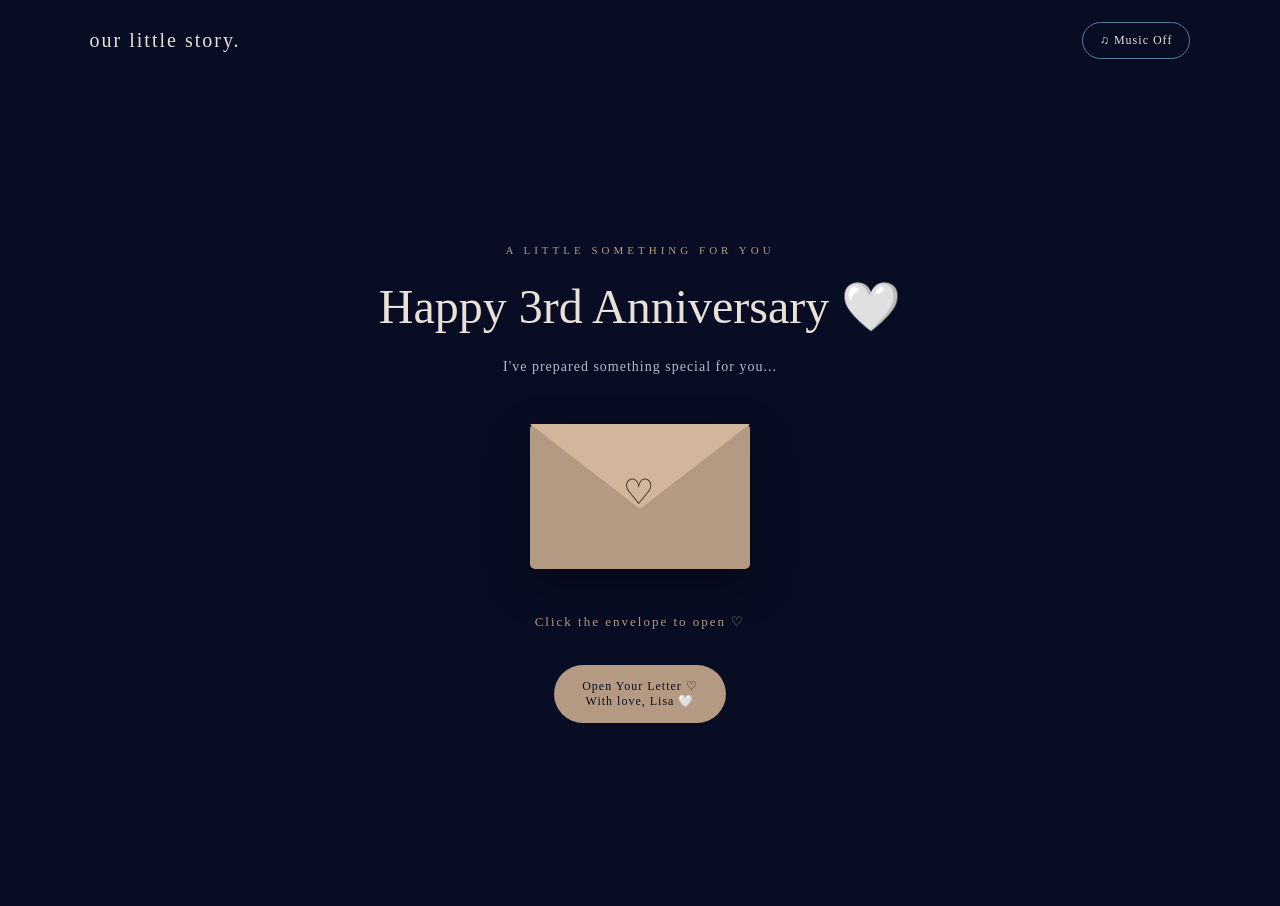
==== commit 153fa80a: "Update story.html" ====
--- a/story.html
+++ b/story.html
@@ -371,6 +371,7 @@
 
     <button class="next-btn" onclick="showPage(2)">
         Open Your Letter ♡
+        <p class="envelope-signature">With love, Lisa 🤍</p>
     </button>
 
 </section>
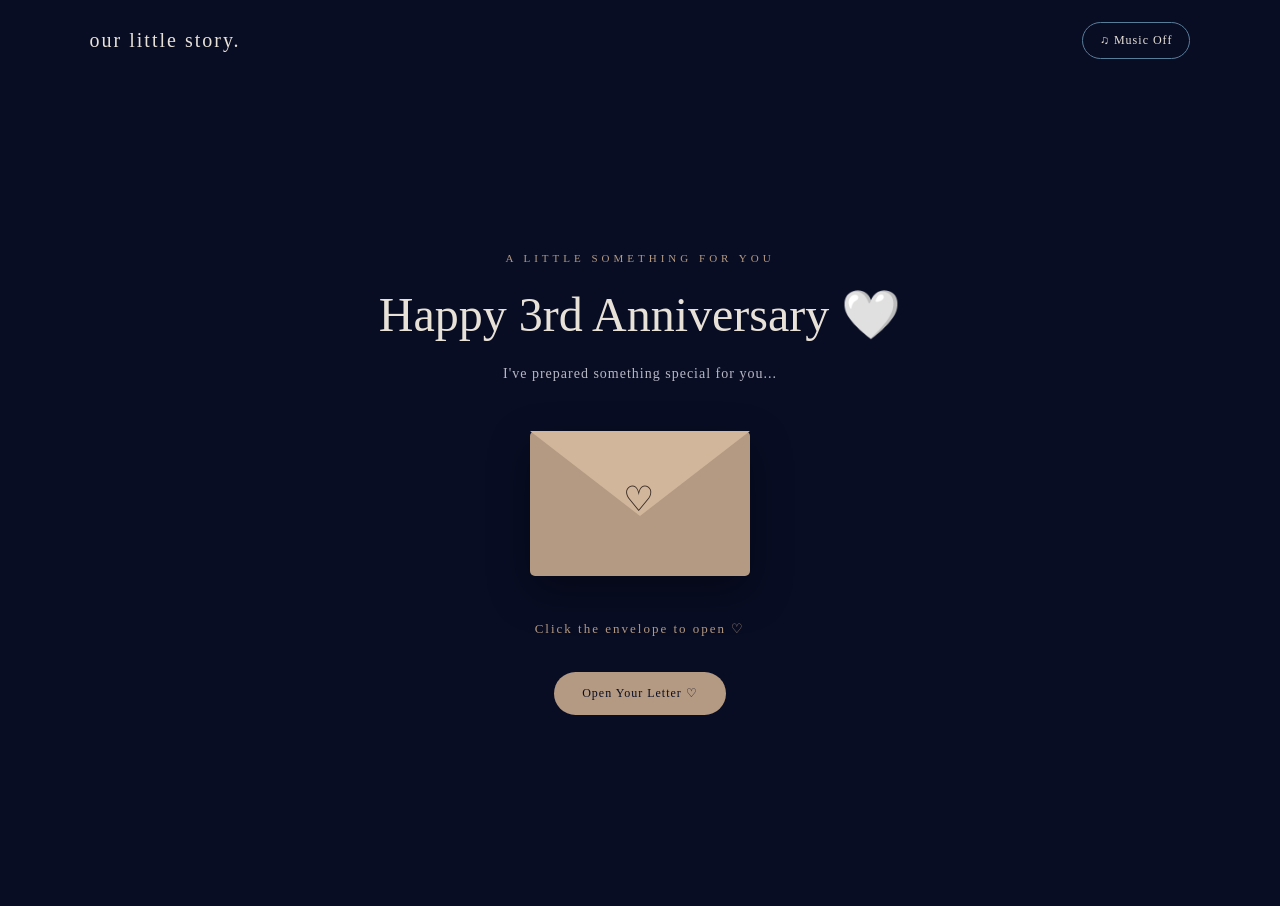
==== commit 6253e397: "Update story.html" ====
--- a/story.html
+++ b/story.html
@@ -371,7 +371,7 @@
 
     <button class="next-btn" onclick="showPage(2)">
         Open Your Letter ♡
-        <p class="envelope-signature">With love, Lisa 🤍</p>
+       
     </button>
 
 </section>
